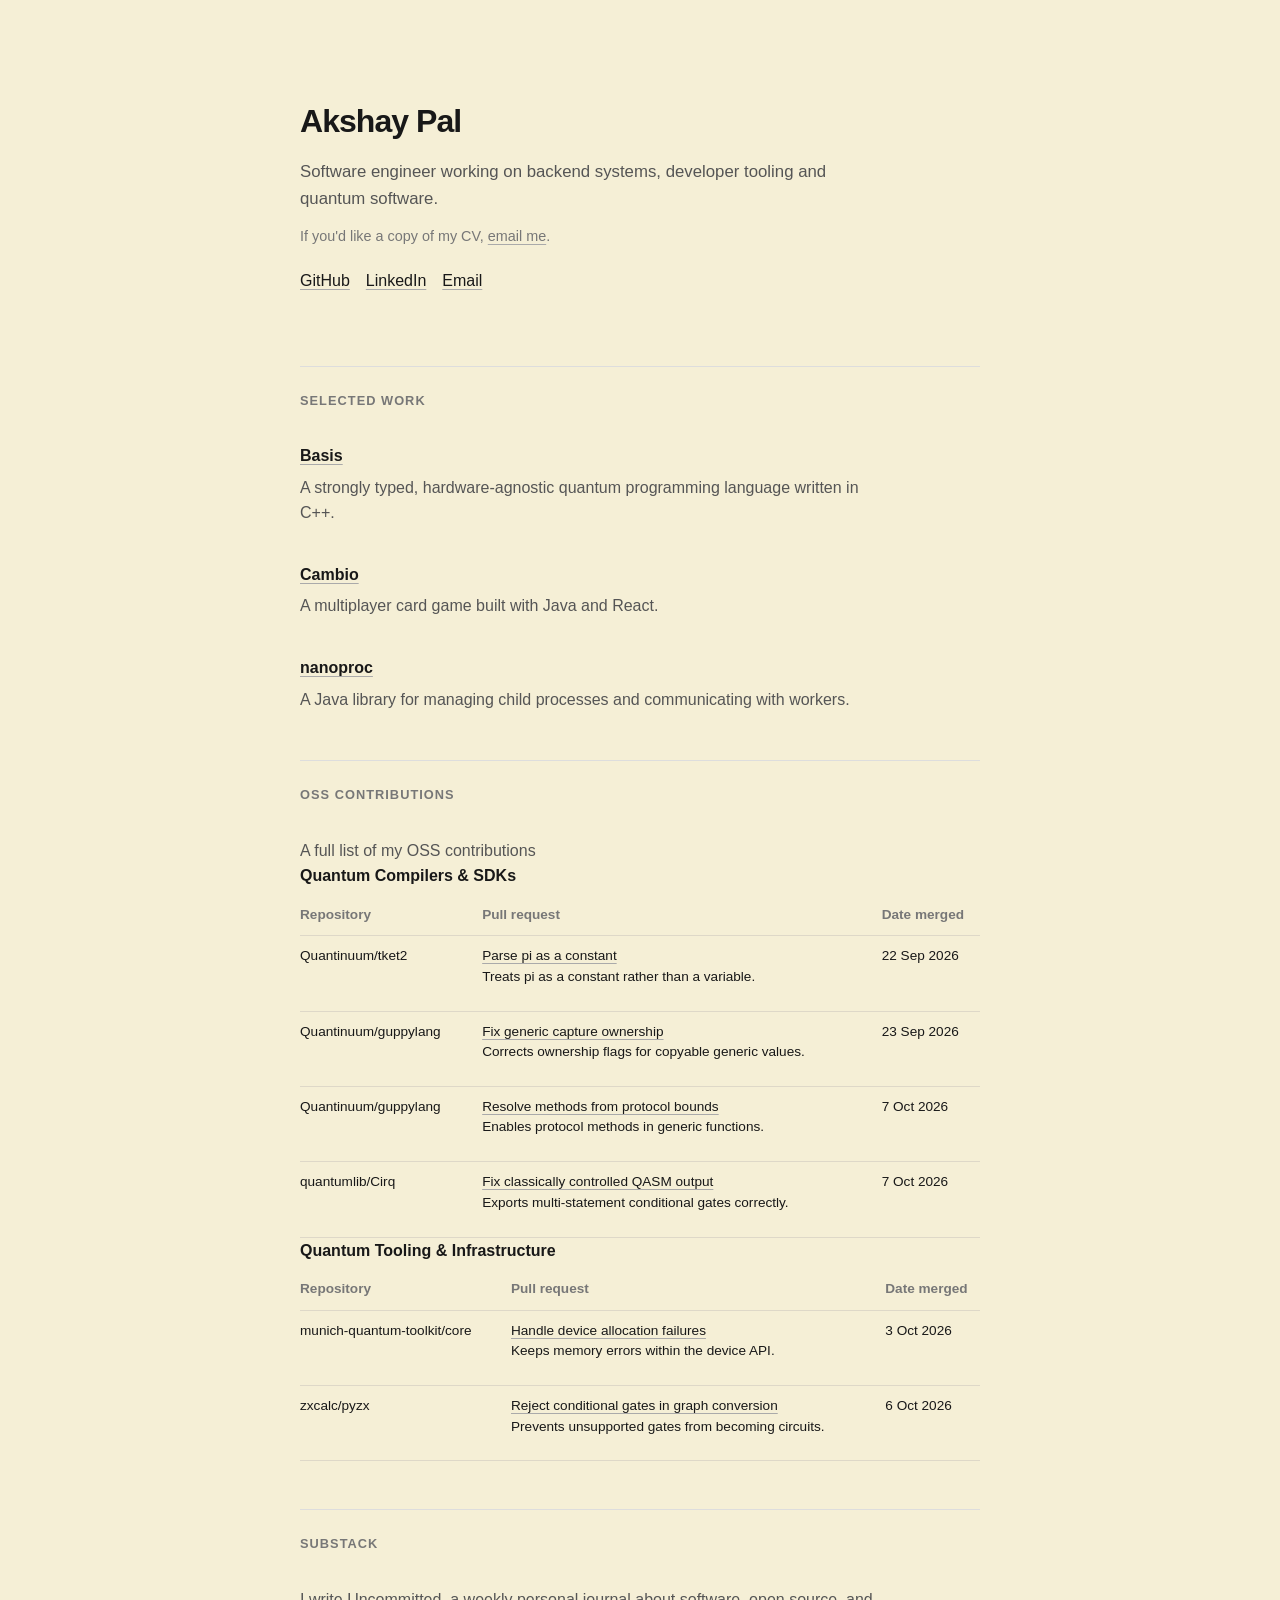
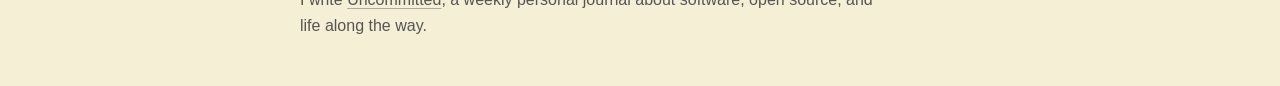
==== index.html @ ebc33b99 "feat: group merged OSS contributions by specialism" ====
<!doctype html>
<html lang="en">

<head>
    <meta charset="utf-8">
    <meta name="viewport" content="width=device-width, initial-scale=1">

    <title>Akshay Pal</title>
    <meta name="description" content="Akshay Pal — software engineer working on backend systems, developer tooling and quantum software.">

    <link rel="stylesheet" href="styles.css">
</head>

<body>
    <main>
        <header>
            <h1>Akshay Pal</h1>

            <p class="intro">
                Software engineer working on backend systems, developer tooling
                and quantum software.
            </p>

            <p class="cv-note">
                If you'd like a copy of my CV, <a href="mailto:akshay.anu@gmail.com">email me</a>.
            </p>

            <nav aria-label="Links">
                <a href="https://github.com/akshaysoftware">GitHub</a>
                <a href="https://www.linkedin.com/in/akshay-pal-4aa102183/">LinkedIn</a>
                <a href="mailto:akshay.anu@gmail.com">Email</a>
            </nav>
        </header>

        <section aria-labelledby="work-heading">
            <h2 id="work-heading">Selected work</h2>

            <article>
                <h3><a href="https://github.com/akshaysoftware/basis">Basis</a></h3>
                <p>A strongly typed, hardware-agnostic quantum programming language written in C++.</p>
            </article>

            <article>
                <h3><a href="https://github.com/akshaysoftware/cambio">Cambio</a></h3>
                <p>A multiplayer card game built with Java and React.</p>
            </article>

            <article>
                <h3><a href="https://github.com/akshaysoftware/nanoproc">nanoproc</a></h3>
                <p>A Java library for managing child processes and communicating with workers.</p>
            </article>
        </section>

        <section aria-labelledby="oss-heading">
            <h2 id="oss-heading">OSS Contributions</h2>
            <p class="section-description oss-intro">A full list of my OSS contributions</p>

            <div class="oss-group">
                <h3>Quantum Compilers &amp; SDKs</h3>
                <div class="table-scroll" role="region" aria-label="Quantum compilers and SDK contributions" tabindex="0">
                    <table class="contributions-table">
                        <thead>
                            <tr>
                                <th scope="col">Repository</th>
                                <th scope="col">Pull request</th>
                                <th scope="col">Date merged</th>
                            </tr>
                        </thead>
                        <tbody>
                            <tr>
                                <td>Quantinuum/tket2</td>
                                <td>
                                    <a href="https://github.com/Quantinuum/tket2/pull/2021">Parse pi as a constant</a>
                                    <p class="contribution-description">Treats pi as a constant rather than a variable.</p>
                                </td>
                                <td><time datetime="2026-09-22">22 Sep 2026</time></td>
                            </tr>
                            <tr>
                                <td>Quantinuum/guppylang</td>
                                <td>
                                    <a href="https://github.com/Quantinuum/guppylang/pull/2342">Fix generic capture ownership</a>
                                    <p class="contribution-description">Corrects ownership flags for copyable generic values.</p>
                                </td>
                                <td><time datetime="2026-09-23">23 Sep 2026</time></td>
                            </tr>
                            <tr>
                                <td>Quantinuum/guppylang</td>
                                <td>
                                    <a href="https://github.com/Quantinuum/guppylang/pull/2393">Resolve methods from protocol bounds</a>
                                    <p class="contribution-description">Enables protocol methods in generic functions.</p>
                                </td>
                                <td><time datetime="2026-10-07">7 Oct 2026</time></td>
                            </tr>
                            <tr>
                                <td>quantumlib/Cirq</td>
                                <td>
                                    <a href="https://github.com/quantumlib/Cirq/pull/8376">Fix classically controlled QASM output</a>
                                    <p class="contribution-description">Exports multi-statement conditional gates correctly.</p>
                                </td>
                                <td><time datetime="2026-10-07">7 Oct 2026</time></td>
                            </tr>
                        </tbody>
                    </table>
                </div>
            </div>

            <div class="oss-group">
                <h3>Quantum Tooling &amp; Infrastructure</h3>
                <div class="table-scroll" role="region" aria-label="Quantum tooling and infrastructure contributions" tabindex="0">
                    <table class="contributions-table">
                        <thead>
                            <tr>
                                <th scope="col">Repository</th>
                                <th scope="col">Pull request</th>
                                <th scope="col">Date merged</th>
                            </tr>
                        </thead>
                        <tbody>
                            <tr>
                                <td>munich-quantum-toolkit/core</td>
                                <td>
                                    <a href="https://github.com/munich-quantum-toolkit/core/pull/2668">Handle device allocation failures</a>
                                    <p class="contribution-description">Keeps memory errors within the device API.</p>
                                </td>
                                <td><time datetime="2026-10-03">3 Oct 2026</time></td>
                            </tr>
                            <tr>
                                <td>zxcalc/pyzx</td>
                                <td>
                                    <a href="https://github.com/zxcalc/pyzx/pull/532">Reject conditional gates in graph conversion</a>
                                    <p class="contribution-description">Prevents unsupported gates from becoming circuits.</p>
                                </td>
                                <td><time datetime="2026-10-06">6 Oct 2026</time></td>
                            </tr>
                        </tbody>
                    </table>
                </div>
            </div>
        </section>

        <section aria-labelledby="substack-heading">
            <h2 id="substack-heading">Substack</h2>
            <p class="section-description">
                I write <a href="https://akshayuncommitted.substack.com/">Uncommitted</a>,
                a weekly personal journal about software, open source, and life along the way.
            </p>
        </section>
    </main>
</body>

</html>
---- styles.css ----
:root {
  color-scheme: light;
  font-family:
    Inter,
    ui-sans-serif,
    -apple-system,
    BlinkMacSystemFont,
    "Segoe UI",
    sans-serif;

  color: #181818;
  background: #f5efd6;
}

* {
  box-sizing: border-box;
}

body {
  margin: 0;
  font-size: 16px;
  line-height: 1.6;
}

main {
  width: min(100% - 40px, 680px);
  margin: 0 auto;
  padding: 96px 0 48px;
}

header {
  margin-bottom: 72px;
}

h1,
h2,
h3,
p {
  margin-top: 0;
}

h1 {
  margin-bottom: 12px;
  font-size: 2rem;
  font-weight: 600;
  letter-spacing: -0.03em;
}

.intro {
  max-width: 540px;
  margin-bottom: 12px;
  color: #555;
  font-size: 1.05rem;
}

.cv-note {
  margin-bottom: 20px;
  color: #777;
  font-size: 0.9rem;
}

nav {
  display: flex;
  flex-wrap: wrap;
  gap: 16px;
}

a {
  color: inherit;
  text-decoration-color: #aaa;
  text-underline-offset: 3px;
}

a:hover {
  text-decoration-color: #181818;
}

section {
  border-top: 1px solid #ddd;
  padding-top: 24px;
}

section + section {
  margin-top: 48px;
}

h2 {
  margin-bottom: 32px;
  font-size: 0.8rem;
  font-weight: 600;
  letter-spacing: 0.08em;
  text-transform: uppercase;
  color: #777;
}

article {
  margin-bottom: 36px;
}

h3 {
  margin-bottom: 6px;
  font-size: 1rem;
  font-weight: 600;
}

article p,
.section-description {
  max-width: 590px;
  margin-bottom: 0;
  color: #555;
}

.table-scroll {
  max-width: 100%;
  overflow-x: auto;
}

.contributions-table {
  width: 100%;
  border-collapse: collapse;
  font-size: 0.85rem;
  line-height: 1.5;
}

.contributions-table th,
.contributions-table td {
  padding: 10px 12px 10px 0;
  border-bottom: 1px solid #ded8c8;
  text-align: left;
  vertical-align: top;
}

.contributions-table th {
  color: #777;
  font-weight: 600;
}

.contributions-table td:first-child {
  overflow-wrap: anywhere;
}

.contributions-table td:last-child {
  white-space: nowrap;
}

.contributions-table th:last-child,
.contributions-table td:last-child {
  padding-right: 0;
}

footer {
  margin-top: 72px;
  padding-top: 20px;
  border-top: 1px solid #ddd;
  font-size: 0.85rem;
  color: #777;
}

@media (max-width: 520px) {
  main {
    padding-top: 56px;
  }

  header {
    margin-bottom: 56px;
  }

  .contributions-table {
    min-width: 540px;
  }
}
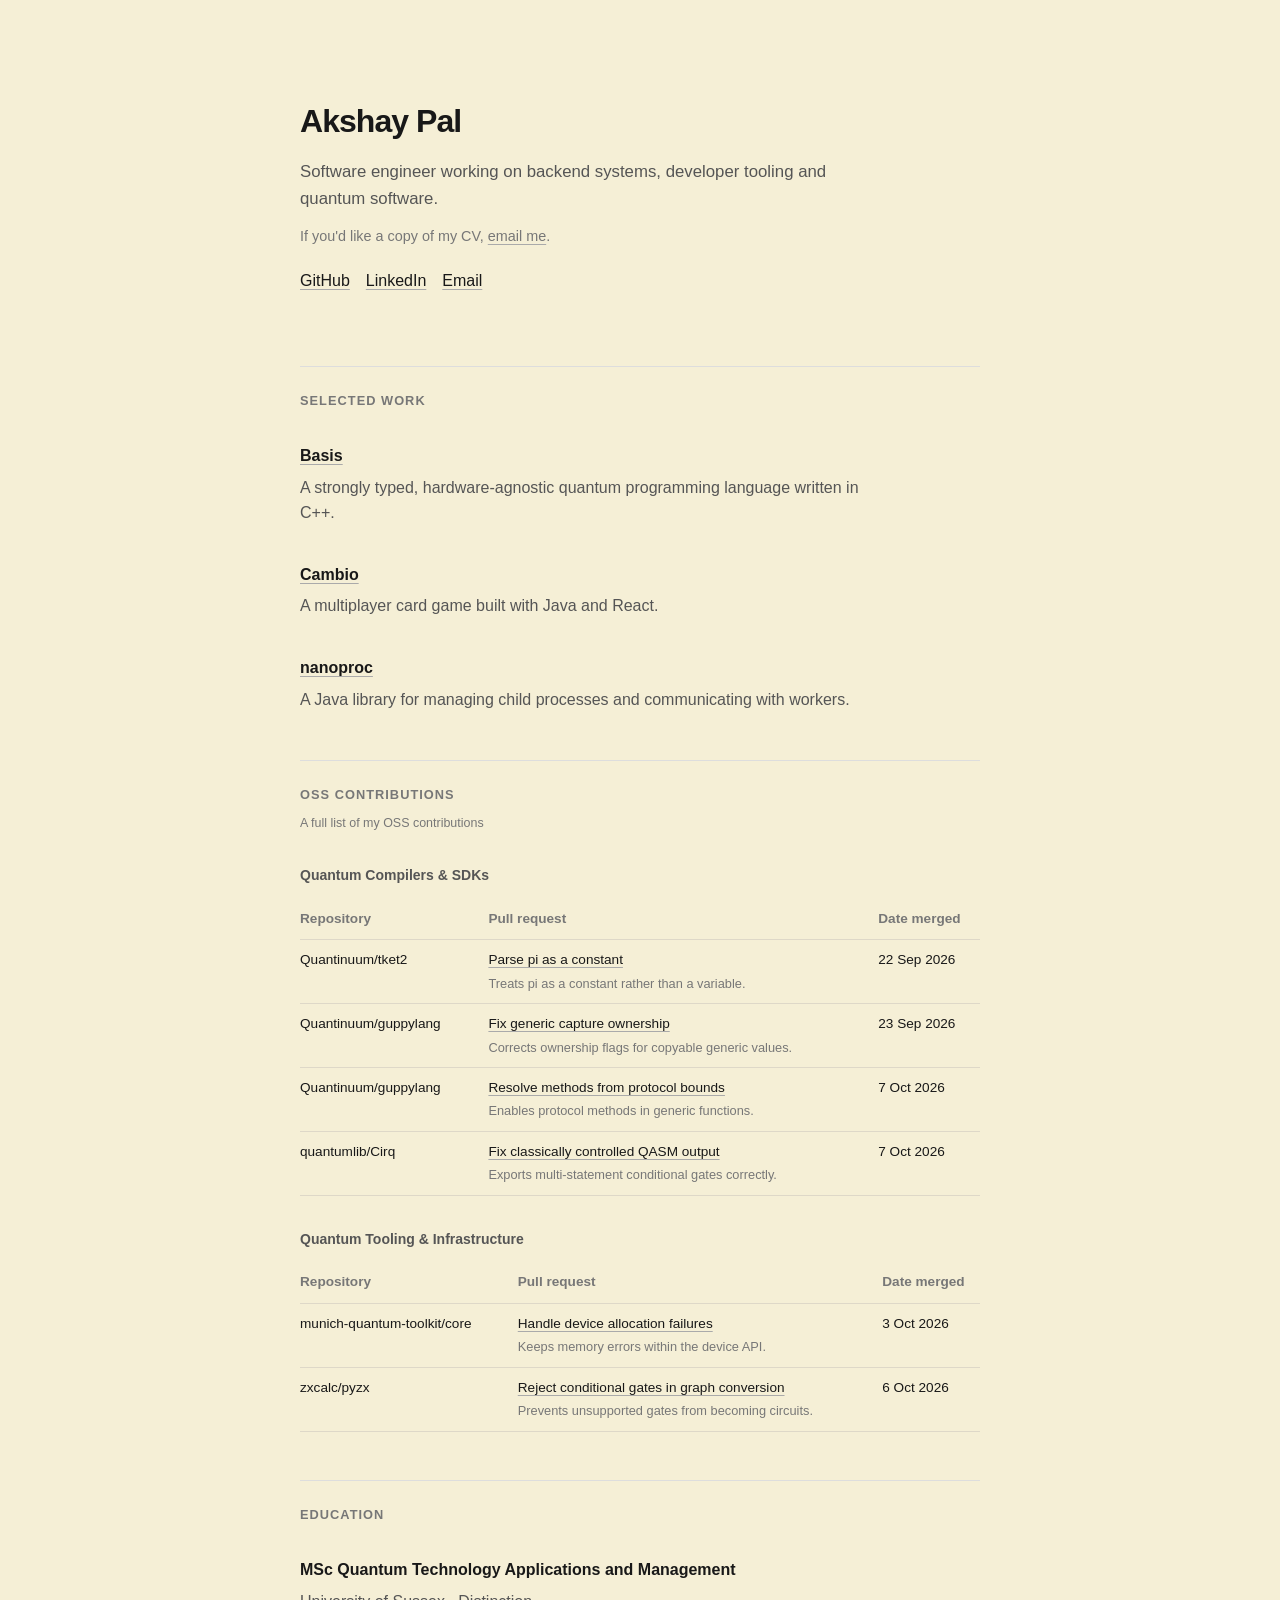
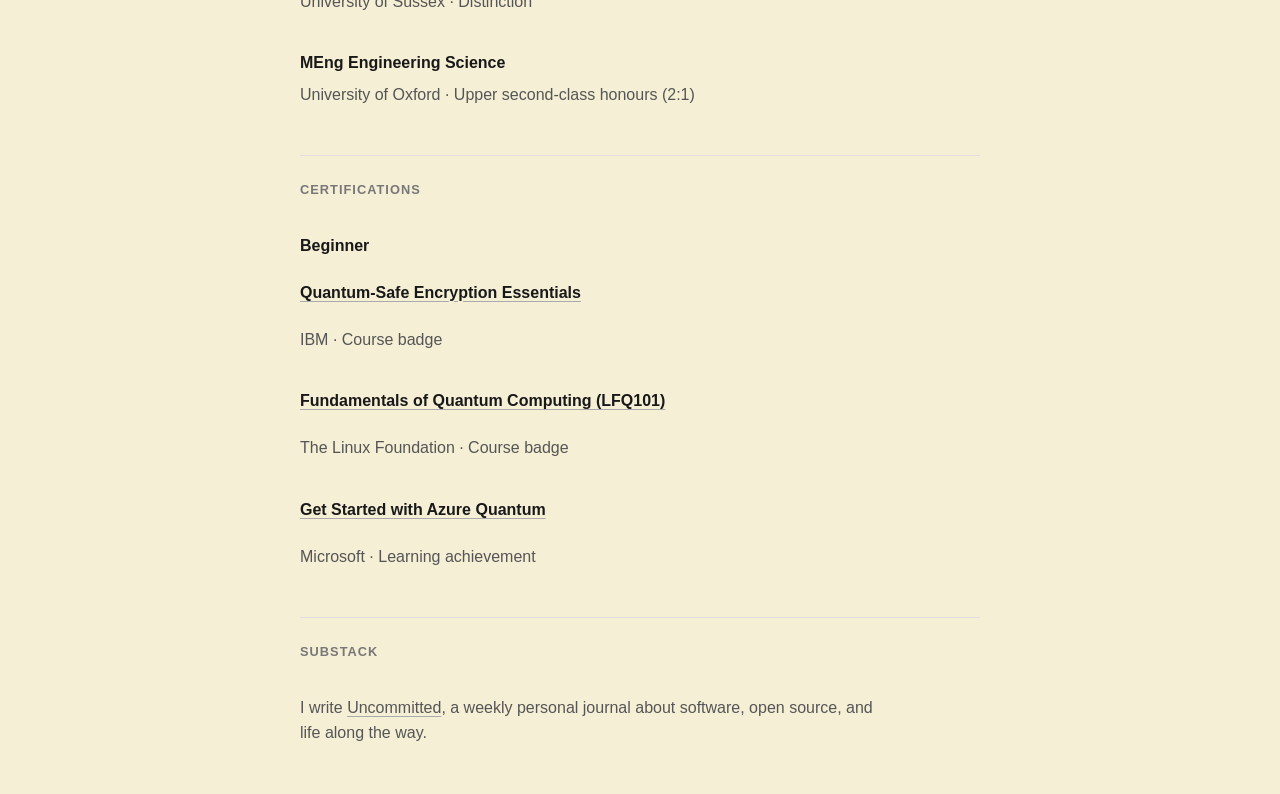
==== commit 4583d3e1: "feat: add education and earned quantum credentials" ====
--- a/index.html
+++ b/index.html
@@ -138,6 +138,43 @@
             </div>
         </section>
 
+        <section aria-labelledby="education-heading">
+            <h2 id="education-heading">Education</h2>
+
+            <article>
+                <h3>MSc Quantum Technology Applications and Management</h3>
+                <p>University of Sussex &middot; Distinction</p>
+            </article>
+
+            <article>
+                <h3>MEng Engineering Science</h3>
+                <p>University of Oxford &middot; Upper second-class honours (2:1)</p>
+            </article>
+        </section>
+
+        <section aria-labelledby="certifications-heading">
+            <h2 id="certifications-heading">Certifications</h2>
+
+            <div class="credential-group">
+                <h3>Beginner</h3>
+
+                <article>
+                    <h4><a href="https://www.credly.com/org/ibm/badge/quantum-safe-encryption-essentials">Quantum-Safe Encryption Essentials</a></h4>
+                    <p>IBM &middot; Course badge</p>
+                </article>
+
+                <article>
+                    <h4><a href="https://www.credly.com/badges/ec0a1e84-a243-4007-a065-0dcb7dc62eb7/public_url">Fundamentals of Quantum Computing (LFQ101)</a></h4>
+                    <p>The Linux Foundation &middot; Course badge</p>
+                </article>
+
+                <article>
+                    <h4><a href="https://learn.microsoft.com/en-us/users/akshaypal-7403/achievements/watmr35n">Get Started with Azure Quantum</a></h4>
+                    <p>Microsoft &middot; Learning achievement</p>
+                </article>
+            </div>
+        </section>
+
         <section aria-labelledby="substack-heading">
             <h2 id="substack-heading">Substack</h2>
             <p class="section-description">
@@ -149,3 +186,4 @@
 </body>
 
 </html>
+
--- a/styles.css
+++ b/styles.css
@@ -103,11 +103,39 @@
   font-weight: 600;
 }
 
+#oss-heading {
+  margin-bottom: 8px;
+}
+
+.oss-group + .oss-group {
+  margin-top: 32px;
+}
+
+.oss-group h3 {
+  margin-bottom: 12px;
+  color: #555;
+  font-size: 0.875rem;
+}
+
+.contribution-description {
+  margin: 4px 0 0;
+  color: #777;
+  font-size: 0.8rem;
+  line-height: 1.45;
+}
+
 article p,
 .section-description {
   max-width: 590px;
   margin-bottom: 0;
   color: #555;
+}
+
+.oss-intro {
+  margin-bottom: 32px;
+  color: #777;
+  font-size: 0.78rem;
+  line-height: 1.5;
 }
 
 .table-scroll {
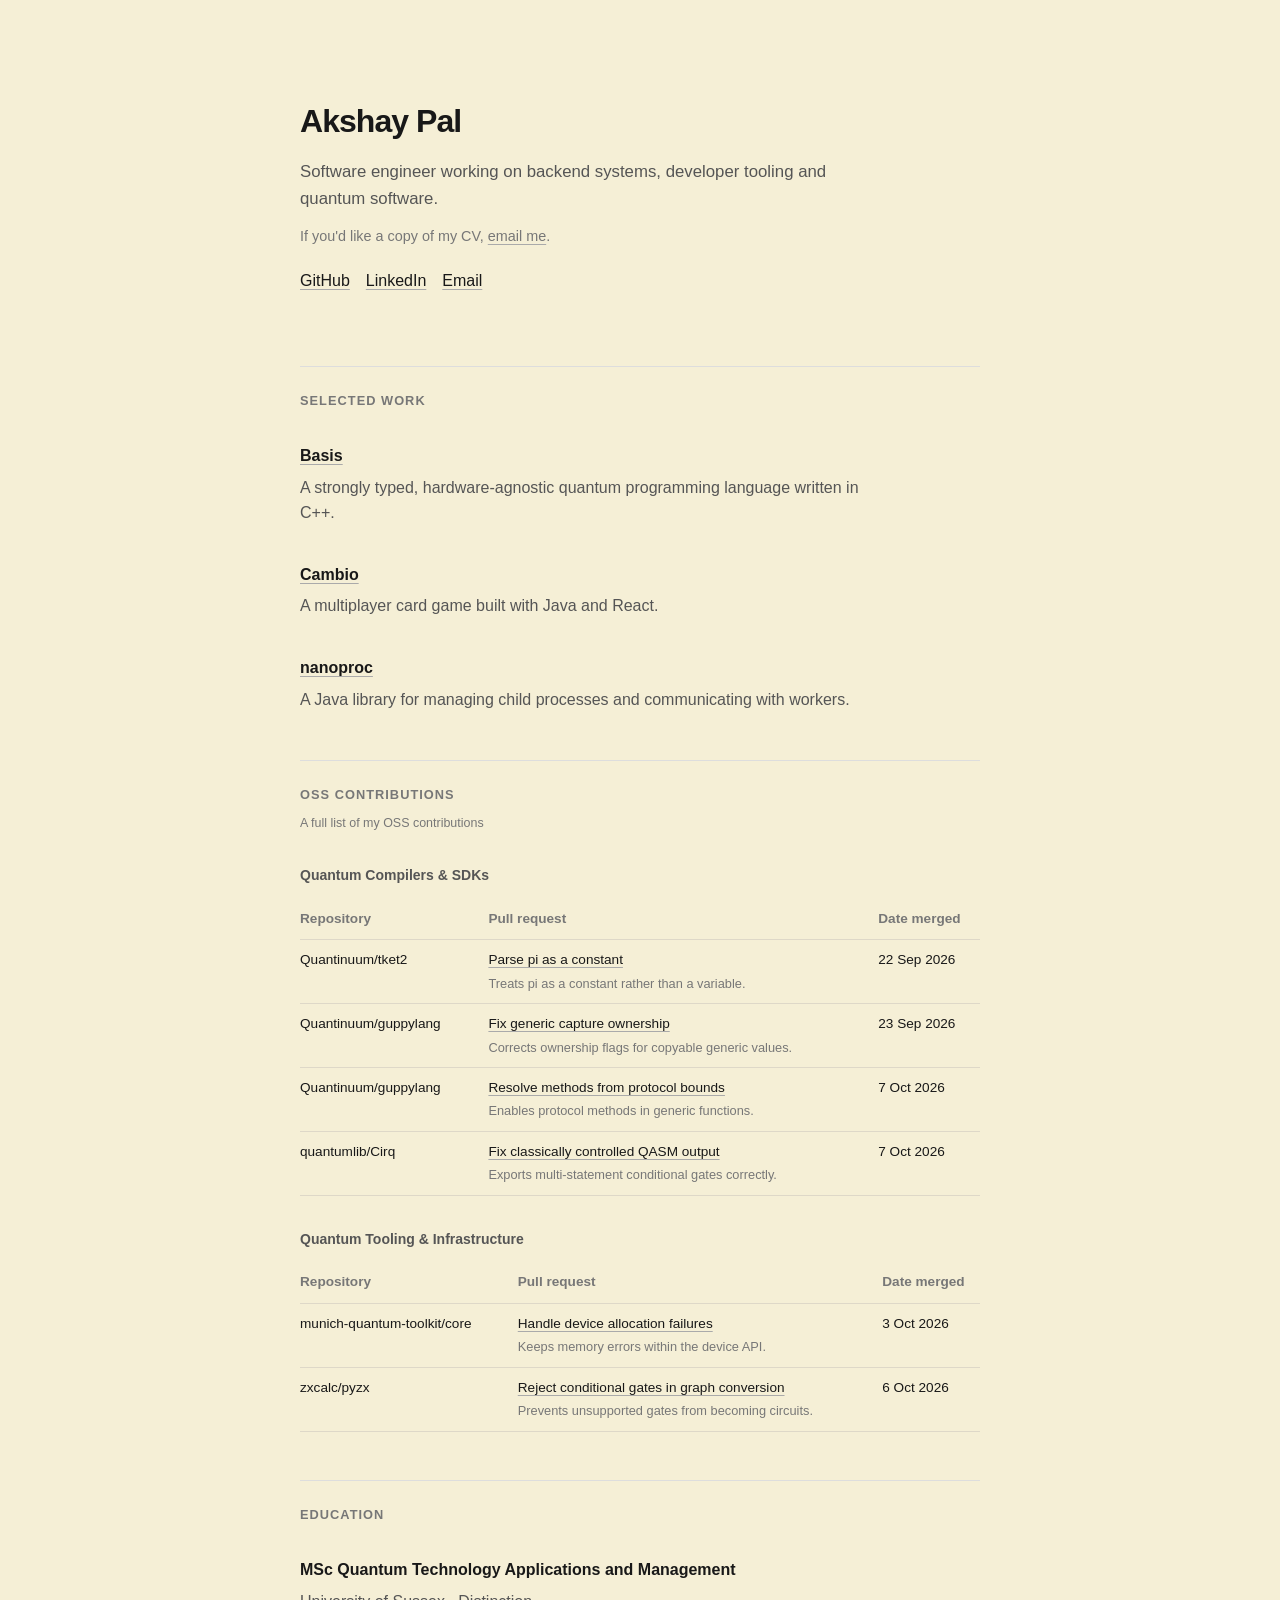
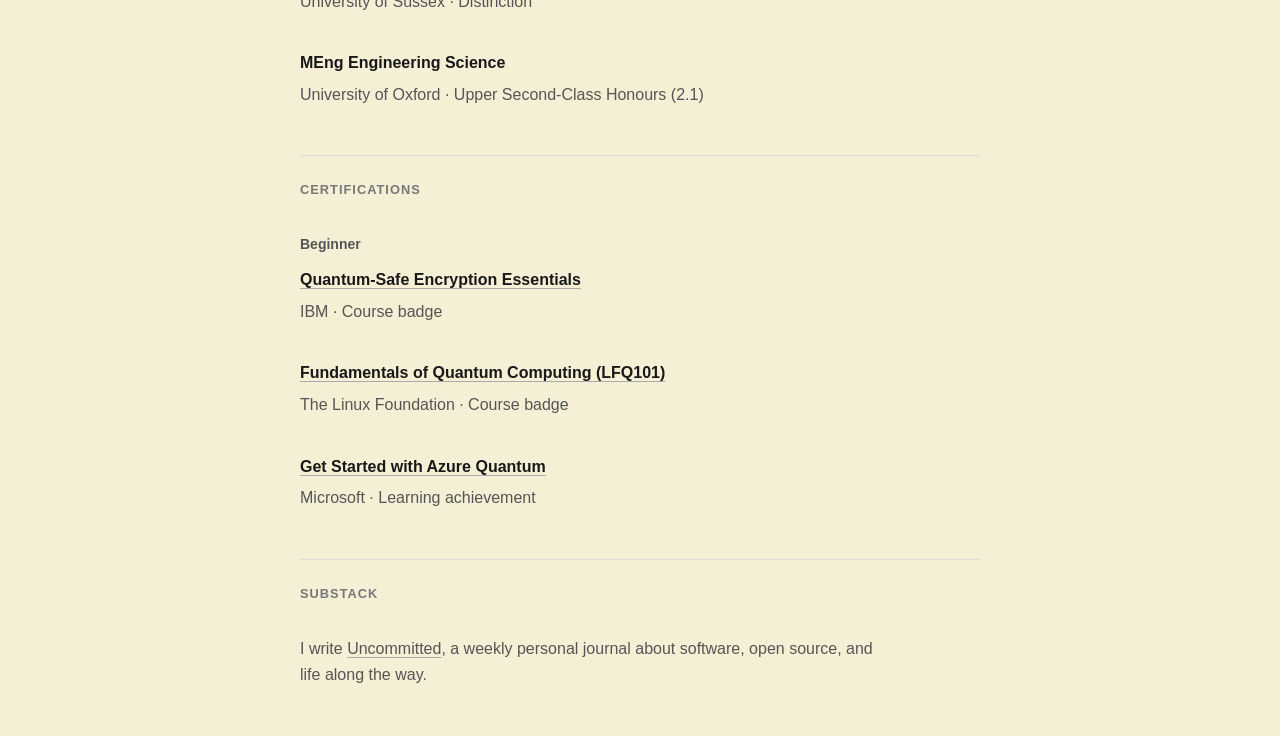
==== commit ac7473a5: "chore: capitalise oxford education section" ====
--- a/index.html
+++ b/index.html
@@ -148,7 +148,7 @@
 
             <article>
                 <h3>MEng Engineering Science</h3>
-                <p>University of Oxford &middot; Upper second-class honours (2:1)</p>
+                <p>University of Oxford &middot; Upper Second-Class Honours (2.1)</p>
             </article>
         </section>
 
@@ -159,7 +159,7 @@
                 <h3>Beginner</h3>
 
                 <article>
-                    <h4><a href="https://www.credly.com/org/ibm/badge/quantum-safe-encryption-essentials">Quantum-Safe Encryption Essentials</a></h4>
+                    <h4><a href="https://www.credly.com/badges/38c3ec8c-734f-4260-9e45-064e26b77e6d/public_url">Quantum-Safe Encryption Essentials</a></h4>
                     <p>IBM &middot; Course badge</p>
                 </article>
 
--- a/styles.css
+++ b/styles.css
@@ -35,6 +35,7 @@
 h1,
 h2,
 h3,
+h4,
 p {
   margin-top: 0;
 }
@@ -97,7 +98,8 @@
   margin-bottom: 36px;
 }
 
-h3 {
+h3,
+h4 {
   margin-bottom: 6px;
   font-size: 1rem;
   font-weight: 600;
@@ -111,7 +113,8 @@
   margin-top: 32px;
 }
 
-.oss-group h3 {
+.oss-group h3,
+.credential-group > h3 {
   margin-bottom: 12px;
   color: #555;
   font-size: 0.875rem;
@@ -197,3 +200,4 @@
     min-width: 540px;
   }
 }
+
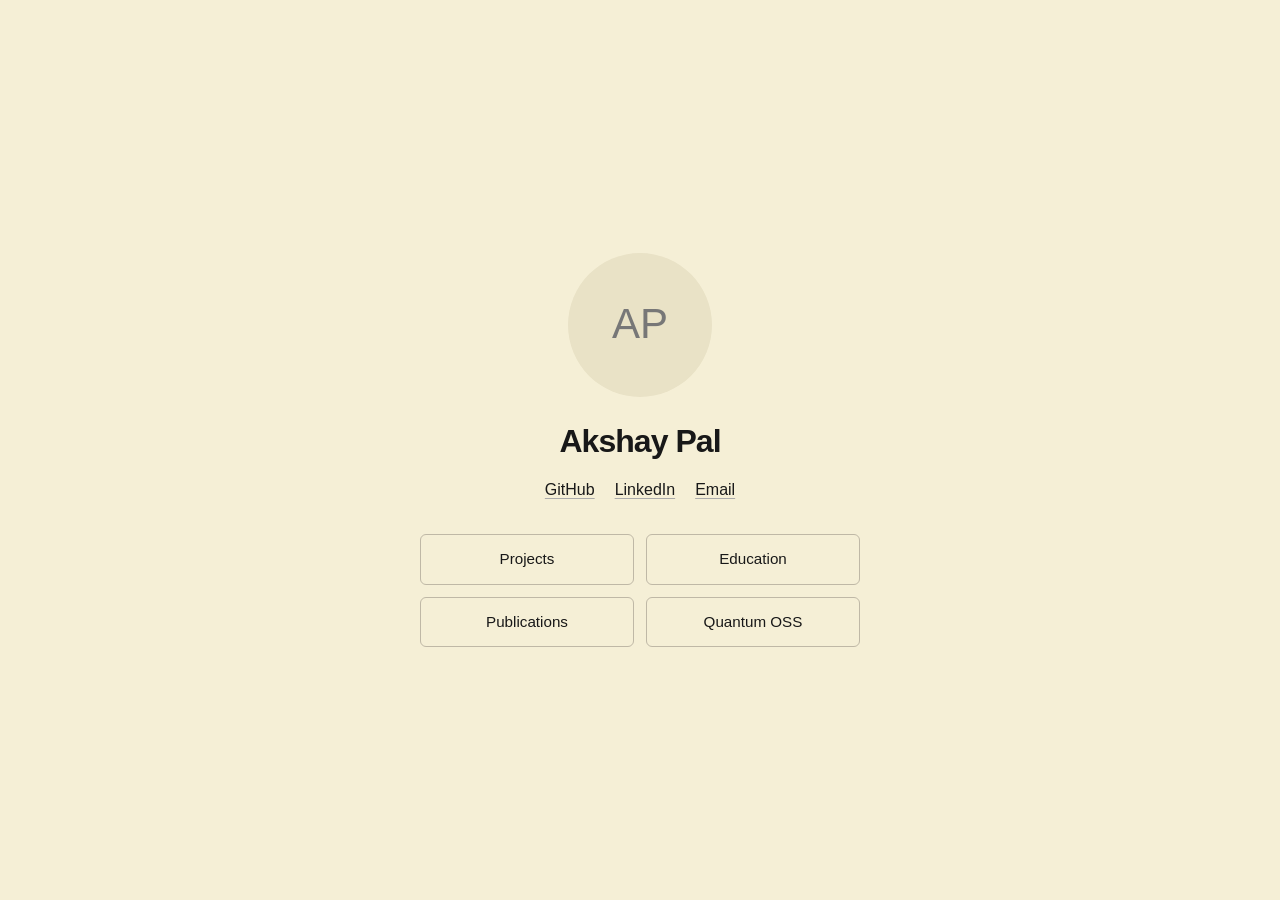
==== commit 67215d75: "feat: add minimal profile homepage and section pages" ====
--- a/index.html
+++ b/index.html
@@ -4,186 +4,33 @@
 <head>
     <meta charset="utf-8">
     <meta name="viewport" content="width=device-width, initial-scale=1">
-
     <title>Akshay Pal</title>
     <meta name="description" content="Akshay Pal — software engineer working on backend systems, developer tooling and quantum software.">
-
     <link rel="stylesheet" href="styles.css">
+    <script src="legacy-navigation.js" defer></script>
 </head>
 
 <body>
-    <main>
-        <header>
+    <main class="home">
+        <header class="home-header">
+            <!-- Replace the placeholder asset with the requested LinkedIn portrait. -->
+            <img class="profile-photo" src="assets/profile-placeholder.svg" alt="Profile photo placeholder" width="144" height="144">
             <h1>Akshay Pal</h1>
 
-            <p class="intro">
-                Software engineer working on backend systems, developer tooling
-                and quantum software.
-            </p>
-
-            <p class="cv-note">
-                If you'd like a copy of my CV, <a href="mailto:akshay.anu@gmail.com">email me</a>.
-            </p>
-
-            <nav aria-label="Links">
+            <nav class="profile-links" aria-label="Profile links">
                 <a href="https://github.com/akshaysoftware">GitHub</a>
                 <a href="https://www.linkedin.com/in/akshay-pal-4aa102183/">LinkedIn</a>
                 <a href="mailto:akshay.anu@gmail.com">Email</a>
             </nav>
         </header>
 
-        <section aria-labelledby="work-heading">
-            <h2 id="work-heading">Selected work</h2>
-
-            <article>
-                <h3><a href="https://github.com/akshaysoftware/basis">Basis</a></h3>
-                <p>A strongly typed, hardware-agnostic quantum programming language written in C++.</p>
-            </article>
-
-            <article>
-                <h3><a href="https://github.com/akshaysoftware/cambio">Cambio</a></h3>
-                <p>A multiplayer card game built with Java and React.</p>
-            </article>
-
-            <article>
-                <h3><a href="https://github.com/akshaysoftware/nanoproc">nanoproc</a></h3>
-                <p>A Java library for managing child processes and communicating with workers.</p>
-            </article>
-        </section>
-
-        <section aria-labelledby="oss-heading">
-            <h2 id="oss-heading">OSS Contributions</h2>
-            <p class="section-description oss-intro">A full list of my OSS contributions</p>
-
-            <div class="oss-group">
-                <h3>Quantum Compilers &amp; SDKs</h3>
-                <div class="table-scroll" role="region" aria-label="Quantum compilers and SDK contributions" tabindex="0">
-                    <table class="contributions-table">
-                        <thead>
-                            <tr>
-                                <th scope="col">Repository</th>
-                                <th scope="col">Pull request</th>
-                                <th scope="col">Date merged</th>
-                            </tr>
-                        </thead>
-                        <tbody>
-                            <tr>
-                                <td>Quantinuum/tket2</td>
-                                <td>
-                                    <a href="https://github.com/Quantinuum/tket2/pull/2021">Parse pi as a constant</a>
-                                    <p class="contribution-description">Treats pi as a constant rather than a variable.</p>
-                                </td>
-                                <td><time datetime="2026-09-22">22 Sep 2026</time></td>
-                            </tr>
-                            <tr>
-                                <td>Quantinuum/guppylang</td>
-                                <td>
-                                    <a href="https://github.com/Quantinuum/guppylang/pull/2342">Fix generic capture ownership</a>
-                                    <p class="contribution-description">Corrects ownership flags for copyable generic values.</p>
-                                </td>
-                                <td><time datetime="2026-09-23">23 Sep 2026</time></td>
-                            </tr>
-                            <tr>
-                                <td>Quantinuum/guppylang</td>
-                                <td>
-                                    <a href="https://github.com/Quantinuum/guppylang/pull/2393">Resolve methods from protocol bounds</a>
-                                    <p class="contribution-description">Enables protocol methods in generic functions.</p>
-                                </td>
-                                <td><time datetime="2026-10-07">7 Oct 2026</time></td>
-                            </tr>
-                            <tr>
-                                <td>quantumlib/Cirq</td>
-                                <td>
-                                    <a href="https://github.com/quantumlib/Cirq/pull/8376">Fix classically controlled QASM output</a>
-                                    <p class="contribution-description">Exports multi-statement conditional gates correctly.</p>
-                                </td>
-                                <td><time datetime="2026-10-07">7 Oct 2026</time></td>
-                            </tr>
-                        </tbody>
-                    </table>
-                </div>
-            </div>
-
-            <div class="oss-group">
-                <h3>Quantum Tooling &amp; Infrastructure</h3>
-                <div class="table-scroll" role="region" aria-label="Quantum tooling and infrastructure contributions" tabindex="0">
-                    <table class="contributions-table">
-                        <thead>
-                            <tr>
-                                <th scope="col">Repository</th>
-                                <th scope="col">Pull request</th>
-                                <th scope="col">Date merged</th>
-                            </tr>
-                        </thead>
-                        <tbody>
-                            <tr>
-                                <td>munich-quantum-toolkit/core</td>
-                                <td>
-                                    <a href="https://github.com/munich-quantum-toolkit/core/pull/2668">Handle device allocation failures</a>
-                                    <p class="contribution-description">Keeps memory errors within the device API.</p>
-                                </td>
-                                <td><time datetime="2026-10-03">3 Oct 2026</time></td>
-                            </tr>
-                            <tr>
-                                <td>zxcalc/pyzx</td>
-                                <td>
-                                    <a href="https://github.com/zxcalc/pyzx/pull/532">Reject conditional gates in graph conversion</a>
-                                    <p class="contribution-description">Prevents unsupported gates from becoming circuits.</p>
-                                </td>
-                                <td><time datetime="2026-10-06">6 Oct 2026</time></td>
-                            </tr>
-                        </tbody>
-                    </table>
-                </div>
-            </div>
-        </section>
-
-        <section aria-labelledby="education-heading">
-            <h2 id="education-heading">Education</h2>
-
-            <article>
-                <h3>MSc Quantum Technology Applications and Management</h3>
-                <p>University of Sussex &middot; Distinction</p>
-            </article>
-
-            <article>
-                <h3>MEng Engineering Science</h3>
-                <p>University of Oxford &middot; Upper Second-Class Honours (2.1)</p>
-            </article>
-        </section>
-
-        <section aria-labelledby="certifications-heading">
-            <h2 id="certifications-heading">Certifications</h2>
-
-            <div class="credential-group">
-                <h3>Beginner</h3>
-
-                <article>
-                    <h4><a href="https://www.credly.com/badges/38c3ec8c-734f-4260-9e45-064e26b77e6d/public_url">Quantum-Safe Encryption Essentials</a></h4>
-                    <p>IBM &middot; Course badge</p>
-                </article>
-
-                <article>
-                    <h4><a href="https://www.credly.com/badges/ec0a1e84-a243-4007-a065-0dcb7dc62eb7/public_url">Fundamentals of Quantum Computing (LFQ101)</a></h4>
-                    <p>The Linux Foundation &middot; Course badge</p>
-                </article>
-
-                <article>
-                    <h4><a href="https://learn.microsoft.com/en-us/users/akshaypal-7403/achievements/watmr35n">Get Started with Azure Quantum</a></h4>
-                    <p>Microsoft &middot; Learning achievement</p>
-                </article>
-            </div>
-        </section>
-
-        <section aria-labelledby="substack-heading">
-            <h2 id="substack-heading">Substack</h2>
-            <p class="section-description">
-                I write <a href="https://akshayuncommitted.substack.com/">Uncommitted</a>,
-                a weekly personal journal about software, open source, and life along the way.
-            </p>
-        </section>
+            <nav class="section-buttons" aria-label="Sections">
+                <a href="projects.html">Projects</a>
+                <a href="education.html">Education</a>
+                <a href="publications.html">Publications</a>
+                <a href="quantum-oss.html">Quantum OSS</a>
+            </nav>
     </main>
 </body>
 
 </html>
-
--- a/styles.css
+++ b/styles.css
@@ -1,13 +1,6 @@
 :root {
   color-scheme: light;
-  font-family:
-    Inter,
-    ui-sans-serif,
-    -apple-system,
-    BlinkMacSystemFont,
-    "Segoe UI",
-    sans-serif;
-
+  font-family: Inter, ui-sans-serif, -apple-system, BlinkMacSystemFont, "Segoe UI", sans-serif;
   color: #181818;
   background: #f5efd6;
 }
@@ -28,42 +21,16 @@
   padding: 96px 0 48px;
 }
 
-header {
-  margin-bottom: 72px;
-}
-
-h1,
-h2,
-h3,
-h4,
-p {
+h1, h2, h3, h4, p {
   margin-top: 0;
 }
 
 h1 {
-  margin-bottom: 12px;
+  margin-bottom: 20px;
   font-size: 2rem;
   font-weight: 600;
   letter-spacing: -0.03em;
-}
-
-.intro {
-  max-width: 540px;
-  margin-bottom: 12px;
-  color: #555;
-  font-size: 1.05rem;
-}
-
-.cv-note {
-  margin-bottom: 20px;
-  color: #777;
-  font-size: 0.9rem;
-}
-
-nav {
-  display: flex;
-  flex-wrap: wrap;
-  gap: 16px;
+  line-height: 1.25;
 }
 
 a {
@@ -76,6 +43,96 @@
   text-decoration-color: #181818;
 }
 
+a:focus-visible,
+.table-scroll:focus-visible {
+  outline: 2px solid #181818;
+  outline-offset: 4px;
+}
+
+nav {
+  display: flex;
+  flex-wrap: wrap;
+  gap: 12px 20px;
+}
+
+.home {
+  width: min(100% - 40px, 440px);
+  min-height: 100svh;
+  padding: 64px 0;
+  display: flex;
+  flex-direction: column;
+  justify-content: center;
+  gap: 32px;
+}
+
+.home-header {
+  text-align: center;
+}
+
+.home-header h1 {
+  margin-bottom: 16px;
+}
+
+.profile-photo {
+  display: block;
+  width: 144px;
+  height: 144px;
+  margin: 0 auto 24px;
+  border-radius: 50%;
+  object-fit: cover;
+  object-position: center;
+}
+
+.profile-links {
+  justify-content: center;
+}
+
+.section-buttons {
+  display: grid;
+  grid-template-columns: repeat(2, minmax(0, 1fr));
+  gap: 12px;
+}
+
+.section-buttons a {
+  display: flex;
+  align-items: center;
+  justify-content: center;
+  min-height: 48px;
+  padding: 12px 16px;
+  border: 1px solid #bfb8a6;
+  border-radius: 6px;
+  font-size: 0.95rem;
+  font-weight: 500;
+  text-align: center;
+  text-decoration: none;
+}
+
+.section-buttons a:hover {
+  background: #181818;
+  border-color: #181818;
+  color: #f5efd6;
+}
+
+.page-header {
+  margin-bottom: 40px;
+}
+
+.home-link {
+  display: inline-block;
+  margin-bottom: 28px;
+  color: #777;
+  font-size: 0.875rem;
+}
+
+.page-nav {
+  font-size: 0.85rem;
+}
+
+.page-nav [aria-current="page"] {
+  font-weight: 600;
+  text-decoration-thickness: 2px;
+}
+
 section {
   border-top: 1px solid #ddd;
   padding-top: 24px;
@@ -98,8 +155,11 @@
   margin-bottom: 36px;
 }
 
-h3,
-h4 {
+article:last-child {
+  margin-bottom: 0;
+}
+
+h3, h4 {
   margin-bottom: 6px;
   font-size: 1rem;
   font-weight: 600;
@@ -132,6 +192,12 @@
   max-width: 590px;
   margin-bottom: 0;
   color: #555;
+}
+
+article p.publication-note {
+  margin-top: 8px;
+  font-size: 0.85rem;
+  color: #777;
 }
 
 .oss-intro {
@@ -179,25 +245,16 @@
   padding-right: 0;
 }
 
-footer {
-  margin-top: 72px;
-  padding-top: 20px;
-  border-top: 1px solid #ddd;
-  font-size: 0.85rem;
-  color: #777;
-}
-
 @media (max-width: 520px) {
   main {
-    padding-top: 56px;
+    padding-top: 48px;
   }
 
-  header {
-    margin-bottom: 56px;
+  .home {
+    padding: 48px 0;
   }
 
   .contributions-table {
     min-width: 540px;
   }
 }
-
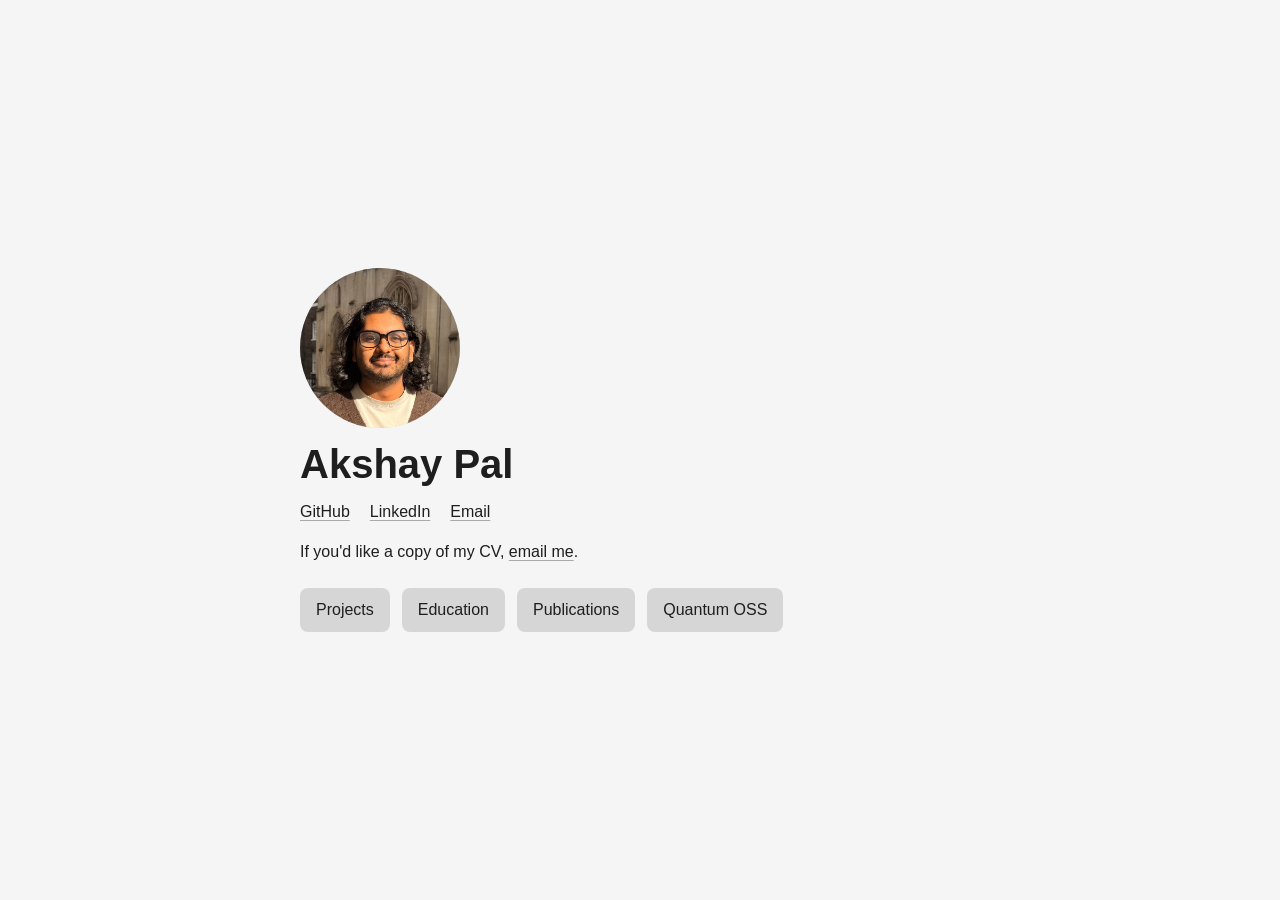
==== commit 37cf59ee: "feat: match reference layout and add profile portrait" ====
--- a/index.html
+++ b/index.html
@@ -13,8 +13,9 @@
 <body>
     <main class="home">
         <header class="home-header">
-            <!-- Replace the placeholder asset with the requested LinkedIn portrait. -->
-            <img class="profile-photo" src="assets/profile-placeholder.svg" alt="Profile photo placeholder" width="144" height="144">
+            <div class="profile-photo">
+                <img src="assets/akshay-pal.jpeg" alt="Akshay Pal" width="1536" height="2048">
+            </div>
             <h1>Akshay Pal</h1>
 
             <nav class="profile-links" aria-label="Profile links">
@@ -22,14 +23,18 @@
                 <a href="https://www.linkedin.com/in/akshay-pal-4aa102183/">LinkedIn</a>
                 <a href="mailto:akshay.anu@gmail.com">Email</a>
             </nav>
+
+            <p class="cv-note">
+                If you'd like a copy of my CV, <a href="mailto:akshay.anu@gmail.com">email me</a>.
+            </p>
         </header>
 
-            <nav class="section-buttons" aria-label="Sections">
-                <a href="projects.html">Projects</a>
-                <a href="education.html">Education</a>
-                <a href="publications.html">Publications</a>
-                <a href="quantum-oss.html">Quantum OSS</a>
-            </nav>
+        <nav class="section-buttons" aria-label="Sections">
+            <a href="projects.html">Projects</a>
+            <a href="education.html">Education</a>
+            <a href="publications.html">Publications</a>
+            <a href="quantum-oss.html">Quantum OSS</a>
+        </nav>
     </main>
 </body>
 
--- a/styles.css
+++ b/styles.css
@@ -1,8 +1,8 @@
 :root {
   color-scheme: light;
-  font-family: Inter, ui-sans-serif, -apple-system, BlinkMacSystemFont, "Segoe UI", sans-serif;
-  color: #181818;
-  background: #f5efd6;
+  font-family: -apple-system, BlinkMacSystemFont, "Segoe UI", Roboto, Oxygen, Ubuntu, Cantarell, "Open Sans", "Helvetica Neue", sans-serif;
+  color: #1e1e1e;
+  background: #f5f5f5;
 }
 
 * {
@@ -12,13 +12,13 @@
 body {
   margin: 0;
   font-size: 16px;
-  line-height: 1.6;
+  line-height: 1.5;
 }
 
 main {
-  width: min(100% - 40px, 680px);
+  width: min(100% - 48px, 720px);
   margin: 0 auto;
-  padding: 96px 0 48px;
+  padding: 36px 0 64px;
 }
 
 h1, h2, h3, h4, p {
@@ -28,8 +28,7 @@
 h1 {
   margin-bottom: 20px;
   font-size: 2rem;
-  font-weight: 600;
-  letter-spacing: -0.03em;
+  font-weight: 700;
   line-height: 1.25;
 }
 
@@ -40,12 +39,12 @@
 }
 
 a:hover {
-  text-decoration-color: #181818;
+  text-decoration-color: #1e1e1e;
 }
 
 a:focus-visible,
 .table-scroll:focus-visible {
-  outline: 2px solid #181818;
+  outline: 2px solid #1e1e1e;
   outline-offset: 4px;
 }
 
@@ -56,40 +55,48 @@
 }
 
 .home {
-  width: min(100% - 40px, 440px);
+  width: min(100% - 48px, 680px);
   min-height: 100svh;
   padding: 64px 0;
   display: flex;
   flex-direction: column;
   justify-content: center;
-  gap: 32px;
-}
-
-.home-header {
-  text-align: center;
+  gap: 24px;
 }
 
 .home-header h1 {
-  margin-bottom: 16px;
+  margin-bottom: 12px;
+  font-size: 2.5rem;
+  line-height: 1.2;
 }
 
 .profile-photo {
+  position: relative;
+  width: 160px;
+  height: 160px;
+  margin-bottom: 12px;
+  border-radius: 50%;
+  overflow: hidden;
+  background: #d6d6d6;
+}
+
+.profile-photo img {
+  /* Frame a 600px square at (480, 520) in the original 1536 × 2048 photo. */
+  position: absolute;
   display: block;
-  width: 144px;
-  height: 144px;
-  margin: 0 auto 24px;
-  border-radius: 50%;
-  object-fit: cover;
-  object-position: center;
-}
-
-.profile-links {
-  justify-content: center;
+  width: 256%;
+  max-width: none;
+  height: auto;
+  left: -80%;
+  top: -86.6667%;
+}
+
+.cv-note {
+  margin: 16px 0 0;
 }
 
 .section-buttons {
-  display: grid;
-  grid-template-columns: repeat(2, minmax(0, 1fr));
+  display: flex;
   gap: 12px;
 }
 
@@ -97,39 +104,67 @@
   display: flex;
   align-items: center;
   justify-content: center;
-  min-height: 48px;
-  padding: 12px 16px;
-  border: 1px solid #bfb8a6;
-  border-radius: 6px;
-  font-size: 0.95rem;
-  font-weight: 500;
+  min-height: 44px;
+  padding: 10px 16px;
+  border-radius: 8px;
+  background: #d6d6d6;
   text-align: center;
   text-decoration: none;
 }
 
 .section-buttons a:hover {
-  background: #181818;
-  border-color: #181818;
-  color: #f5efd6;
+  background: #cbd1de;
+}
+
+.site-header {
+  display: flex;
+  flex-wrap: wrap;
+  align-items: center;
+  justify-content: space-between;
+  gap: 0 32px;
+  padding: 0 24px;
+  min-height: 60px;
 }
 
 .page-header {
-  margin-bottom: 40px;
+  margin-bottom: 32px;
+}
+
+.page-header h1 {
+  margin-bottom: 0;
 }
 
 .home-link {
-  display: inline-block;
-  margin-bottom: 28px;
-  color: #777;
-  font-size: 0.875rem;
+  display: inline-flex;
+  align-items: center;
+  min-height: 60px;
+  text-decoration: none;
+}
+
+.home-link:hover {
+  text-decoration: underline;
 }
 
 .page-nav {
-  font-size: 0.85rem;
+  max-width: 100%;
+  margin-left: auto;
+  justify-content: flex-end;
+  gap: 0 24px;
+}
+
+.page-nav a {
+  display: inline-flex;
+  align-items: center;
+  min-height: 44px;
+  text-decoration: none;
+}
+
+.page-nav a:hover {
+  text-decoration: underline;
 }
 
 .page-nav [aria-current="page"] {
-  font-weight: 600;
+  text-decoration: underline;
   text-decoration-thickness: 2px;
 }
 
@@ -222,7 +257,7 @@
 .contributions-table th,
 .contributions-table td {
   padding: 10px 12px 10px 0;
-  border-bottom: 1px solid #ded8c8;
+  border-bottom: 1px solid #ddd;
   text-align: left;
   vertical-align: top;
 }
@@ -247,13 +282,21 @@
 
 @media (max-width: 520px) {
   main {
-    padding-top: 48px;
+    padding-top: 32px;
   }
 
   .home {
     padding: 48px 0;
   }
 
+  .site-header {
+    padding-bottom: 8px;
+  }
+
+  .page-nav {
+    gap: 0 20px;
+  }
+
   .contributions-table {
     min-width: 540px;
   }
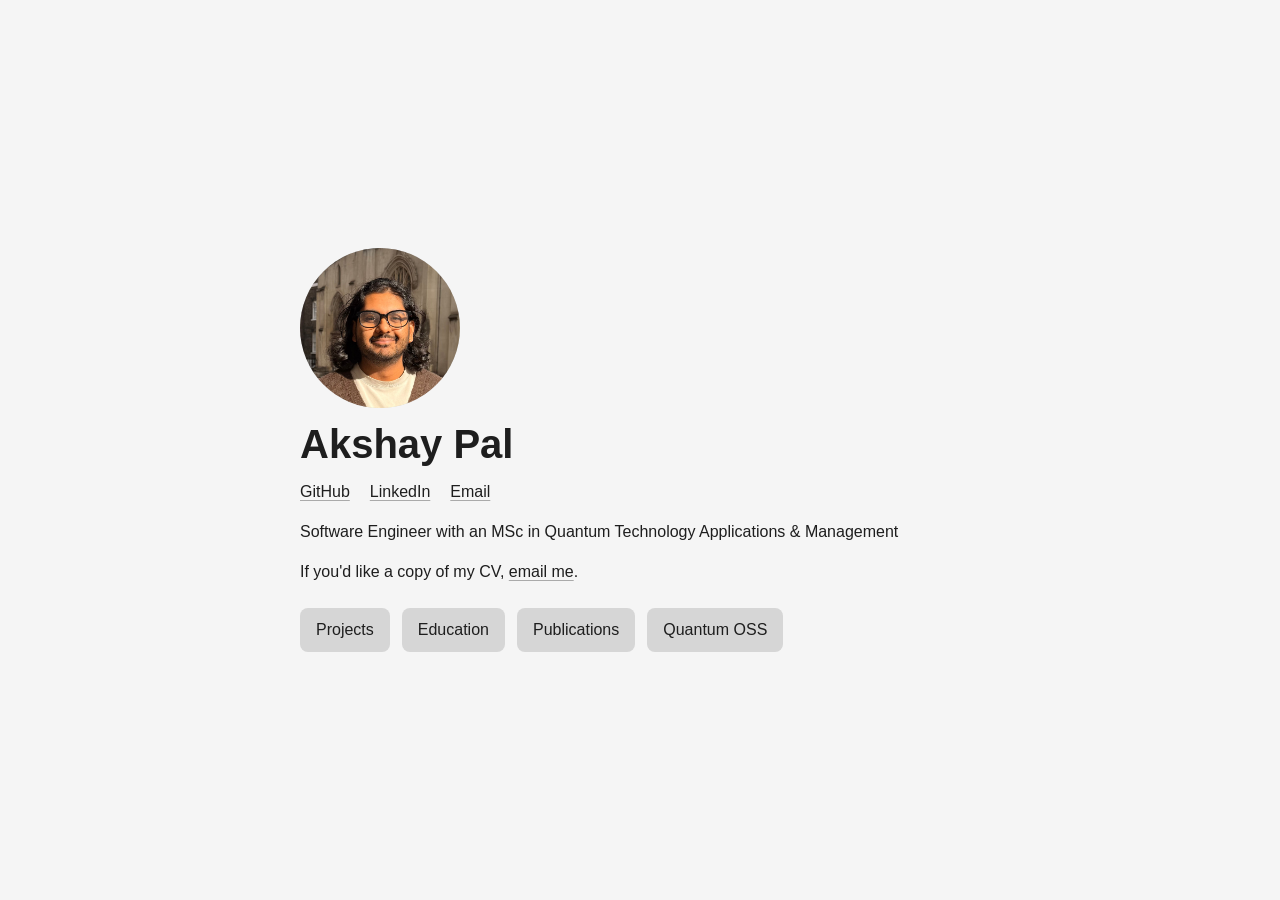
==== commit 619ecab4: "feat: add summary to homepage" ====
--- a/index.html
+++ b/index.html
@@ -25,6 +25,10 @@
             </nav>
 
             <p class="cv-note">
+                Software Engineer with an MSc in Quantum Technology Applications & Management
+            </p>
+
+            <p class="cv-note">
                 If you'd like a copy of my CV, <a href="mailto:akshay.anu@gmail.com">email me</a>.
             </p>
         </header>
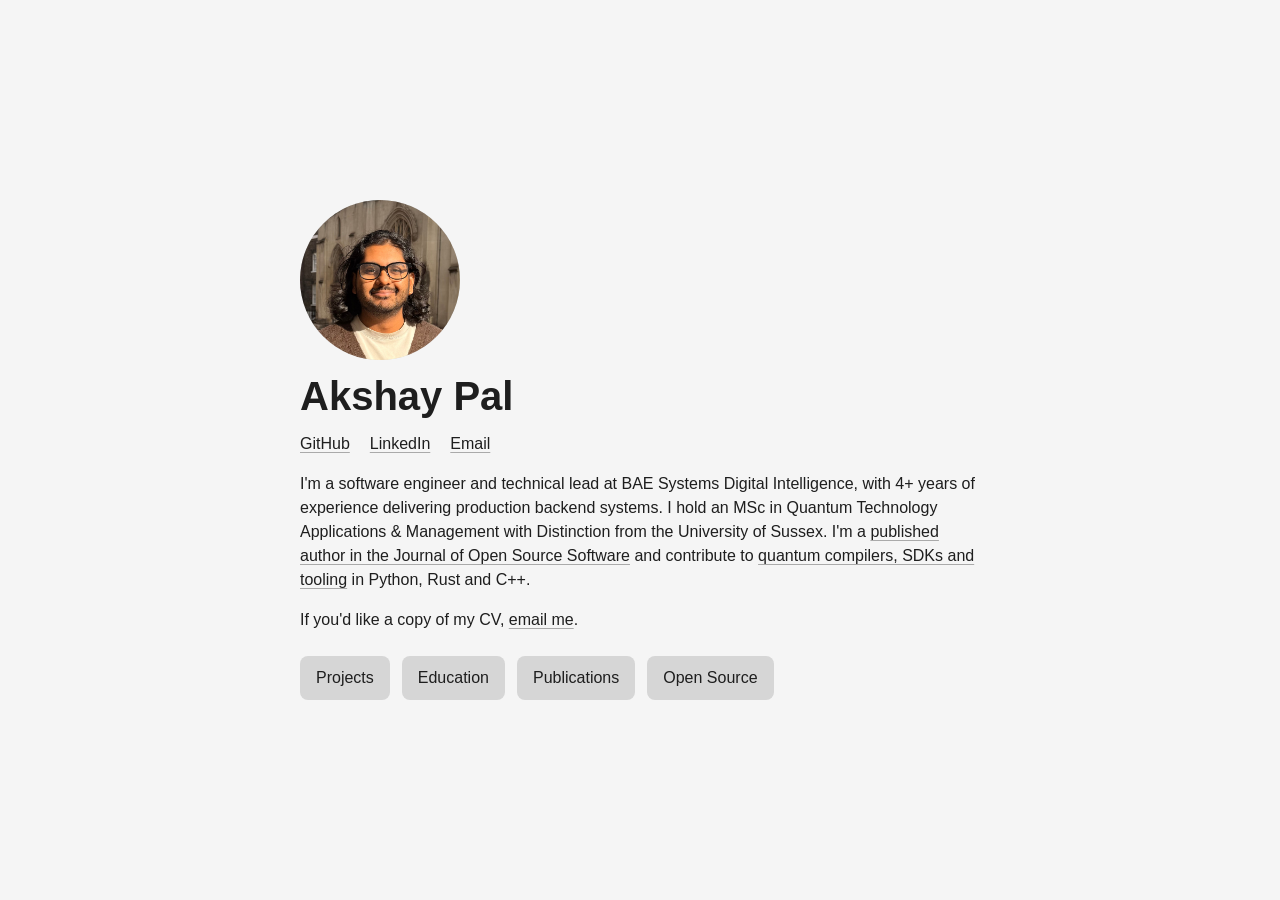
==== commit 10d7eff4: "feat: highlight quantum experience and open-source contributions" ====
--- a/index.html
+++ b/index.html
@@ -5,7 +5,7 @@
     <meta charset="utf-8">
     <meta name="viewport" content="width=device-width, initial-scale=1">
     <title>Akshay Pal</title>
-    <meta name="description" content="Akshay Pal — software engineer working on backend systems, developer tooling and quantum software.">
+    <meta name="description" content="Akshay Pal — software engineer and technical lead, quantum MSc graduate with Distinction, JOSS author and open-source contributor.">
     <link rel="stylesheet" href="styles.css">
     <script src="legacy-navigation.js" defer></script>
 </head>
@@ -25,7 +25,12 @@
             </nav>
 
             <p class="cv-note">
-                Software Engineer with an MSc in Quantum Technology Applications & Management
+                I'm a software engineer and technical lead at BAE Systems Digital Intelligence, with 4+ years
+                of experience delivering production backend systems. I hold an MSc in Quantum Technology Applications
+                &amp; Management with Distinction from the University of Sussex. I'm a
+                <a href="publications.html">published author in the Journal of Open Source Software</a>
+                and contribute to <a href="quantum-oss.html">quantum compilers, SDKs and tooling</a>
+                in Python, Rust and C++.
             </p>
 
             <p class="cv-note">
@@ -37,7 +42,7 @@
             <a href="projects.html">Projects</a>
             <a href="education.html">Education</a>
             <a href="publications.html">Publications</a>
-            <a href="quantum-oss.html">Quantum OSS</a>
+            <a href="quantum-oss.html">Open Source</a>
         </nav>
     </main>
 </body>
--- a/styles.css
+++ b/styles.css
@@ -229,17 +229,12 @@
   color: #555;
 }
 
-article p.publication-note {
-  margin-top: 8px;
-  font-size: 0.85rem;
-  color: #777;
+article p + p {
+  margin-top: 12px;
 }
 
 .oss-intro {
   margin-bottom: 32px;
-  color: #777;
-  font-size: 0.78rem;
-  line-height: 1.5;
 }
 
 .table-scroll {
@@ -298,6 +293,6 @@
   }
 
   .contributions-table {
-    min-width: 540px;
-  }
-}
+    min-width: 640px;
+  }
+}
